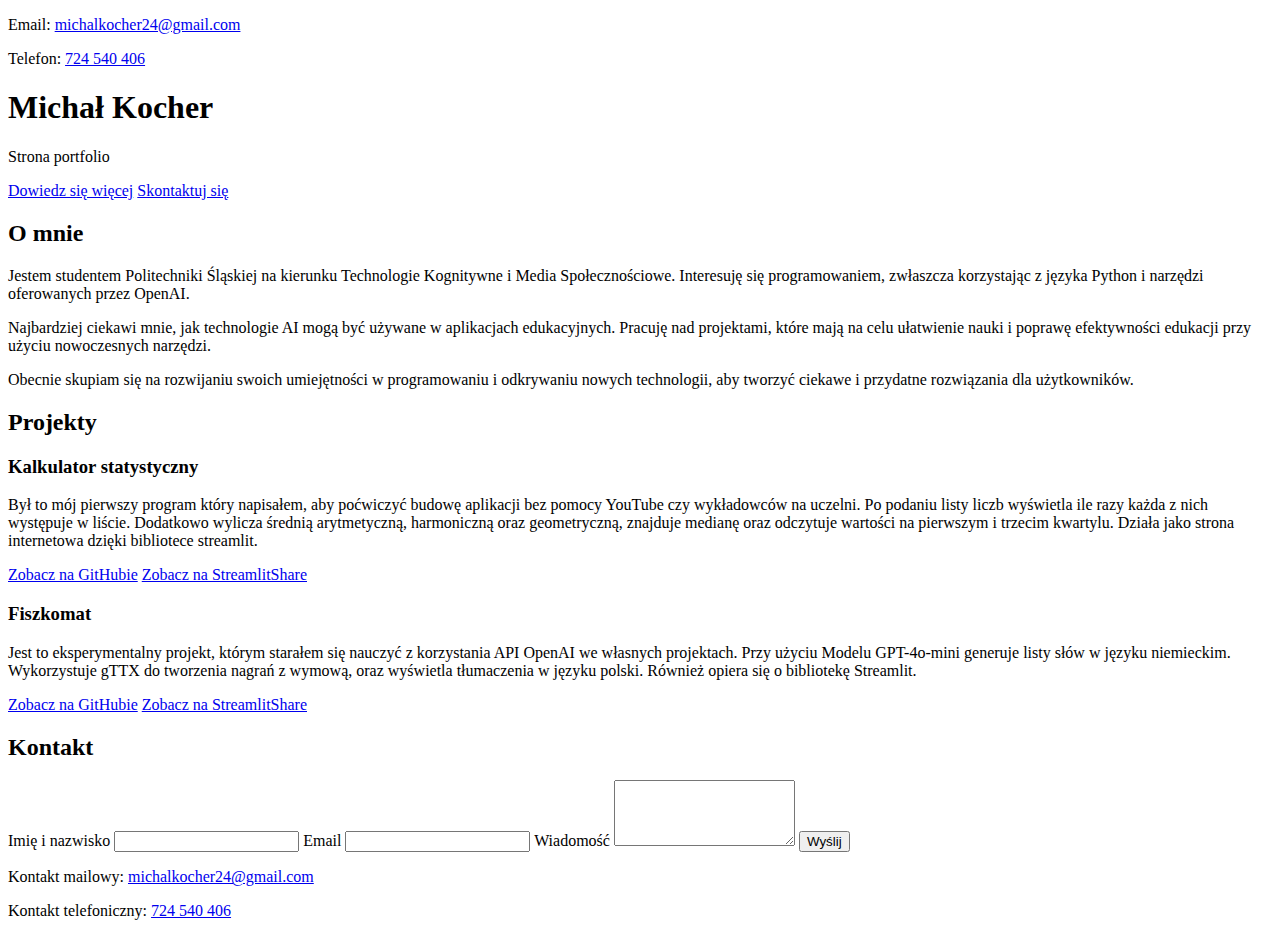
==== index.html @ f9ebe46c "Create index.html" ====
<!DOCTYPE html>
<html lang="pl">
<head>
    <meta charset="UTF-8">
    <meta name="viewport" content="width=device-width, initial-scale=1.0">
    <title>Portfolio Michał Kocher</title>
    <link rel="stylesheet" href="https://fonts.googleapis.com/css2?family=Montserrat:wght@600&family=Open+Sans:wght@400;700&display=swap">
    <link rel="stylesheet" href="styles.css">
</head>
<body>

<header>
    <div class="contact-info">
        <p>Email: <a href="mailto:michalkocher24@gmail.com">michalkocher24@gmail.com</a></p>
        <p>Telefon: <a href="tel:+48724540406">724 540 406</a></p>
    </div>
    <div class="header-content">
        <h1>Michał Kocher</h1>
        <p>Strona portfolio</p>
        <div class="cta-buttons">
            <a href="#about">Dowiedz się więcej</a>
            <a href="#contact">Skontaktuj się</a>
        </div>
    </div>
</header>

<nav>
    <!-- Pasek nawigacyjny bez przycisków -->
</nav>

<main>
    <section id="about">
        <h2>O mnie</h2>
        <p>Jestem studentem Politechniki Śląskiej na kierunku Technologie Kognitywne i Media Społecznościowe. Interesuję się programowaniem, zwłaszcza korzystając z języka Python i narzędzi oferowanych przez OpenAI.</p>
        <p>Najbardziej ciekawi mnie, jak technologie AI mogą być używane w aplikacjach edukacyjnych. Pracuję nad projektami, które mają na celu ułatwienie nauki i poprawę efektywności edukacji przy użyciu nowoczesnych narzędzi.</p>
        <p>Obecnie skupiam się na rozwijaniu swoich umiejętności w programowaniu i odkrywaniu nowych technologii, aby tworzyć ciekawe i przydatne rozwiązania dla użytkowników.</p>
    </section>

    <section id="projects">
        <h2>Projekty</h2>
        <div class="project">
            <h3>Kalkulator statystyczny</h3>
            <p>Był to mój pierwszy program który napisałem, aby poćwiczyć budowę aplikacji bez pomocy YouTube czy wykładowców na uczelni. Po podaniu listy liczb wyświetla ile razy każda z nich występuje w liście. Dodatkowo wylicza średnią arytmetyczną, harmoniczną oraz geometryczną, znajduje medianę oraz odczytuje wartości na pierwszym i trzecim kwartylu. Działa jako strona internetowa dzięki bibliotece streamlit.</p>
            <a href="https://github.com/Mikele-Kochas/Kalkukator_Statystyczny" target="_blank">Zobacz na GitHubie</a>
            <a href="https://kalkukatorstatystyczny-gbed8yqy465ae4vis2zy5d.streamlit.app/" target="_blank">Zobacz na StreamlitShare</a>
        </div>
        <div class="project">
            <h3>Fiszkomat</h3>
            <p>Jest to eksperymentalny projekt, którym starałem się nauczyć z korzystania API OpenAI we własnych projektach. Przy użyciu Modelu GPT-4o-mini generuje listy słów w języku niemieckim. Wykorzystuje gTTX do tworzenia nagrań z wymową, oraz wyświetla tłumaczenia w języku polski. Również opiera się o bibliotekę Streamlit.</p>
            <a href="https://github.com/Mikele-Kochas/Fiszkomat" target="_blank">Zobacz na GitHubie</a>
            <a href="https://fiszkomat-lnyyaeaq3bjjzyj76srd8x.streamlit.app/" target="_blank">Zobacz na StreamlitShare</a>
        </div>
    </section>

    <section id="contact">
        <h2>Kontakt</h2>
        <form action="https://formspree.io/f/mwpeorde" method="POST">
            <label for="name">Imię i nazwisko</label>
            <input type="text" id="name" name="name" required>
            <label for="email">Email</label>
            <input type="email" id="email" name="email" required>
            <label for="message">Wiadomość</label>
            <textarea id="message" name="message" rows="4" required></textarea>
            <input type="submit" value="Wyślij">
        </form>
    </section>
</main>

<footer>
    <div class="footer-content">
        <p>Kontakt mailowy: <a href="mailto:michalkocher24@gmail.com">michalkocher24@gmail.com</a></p>
        <p>Kontakt telefoniczny: <a href="tel:+48724540406">724 540 406</a></p>
    </div>
</footer>

</body>
</html>
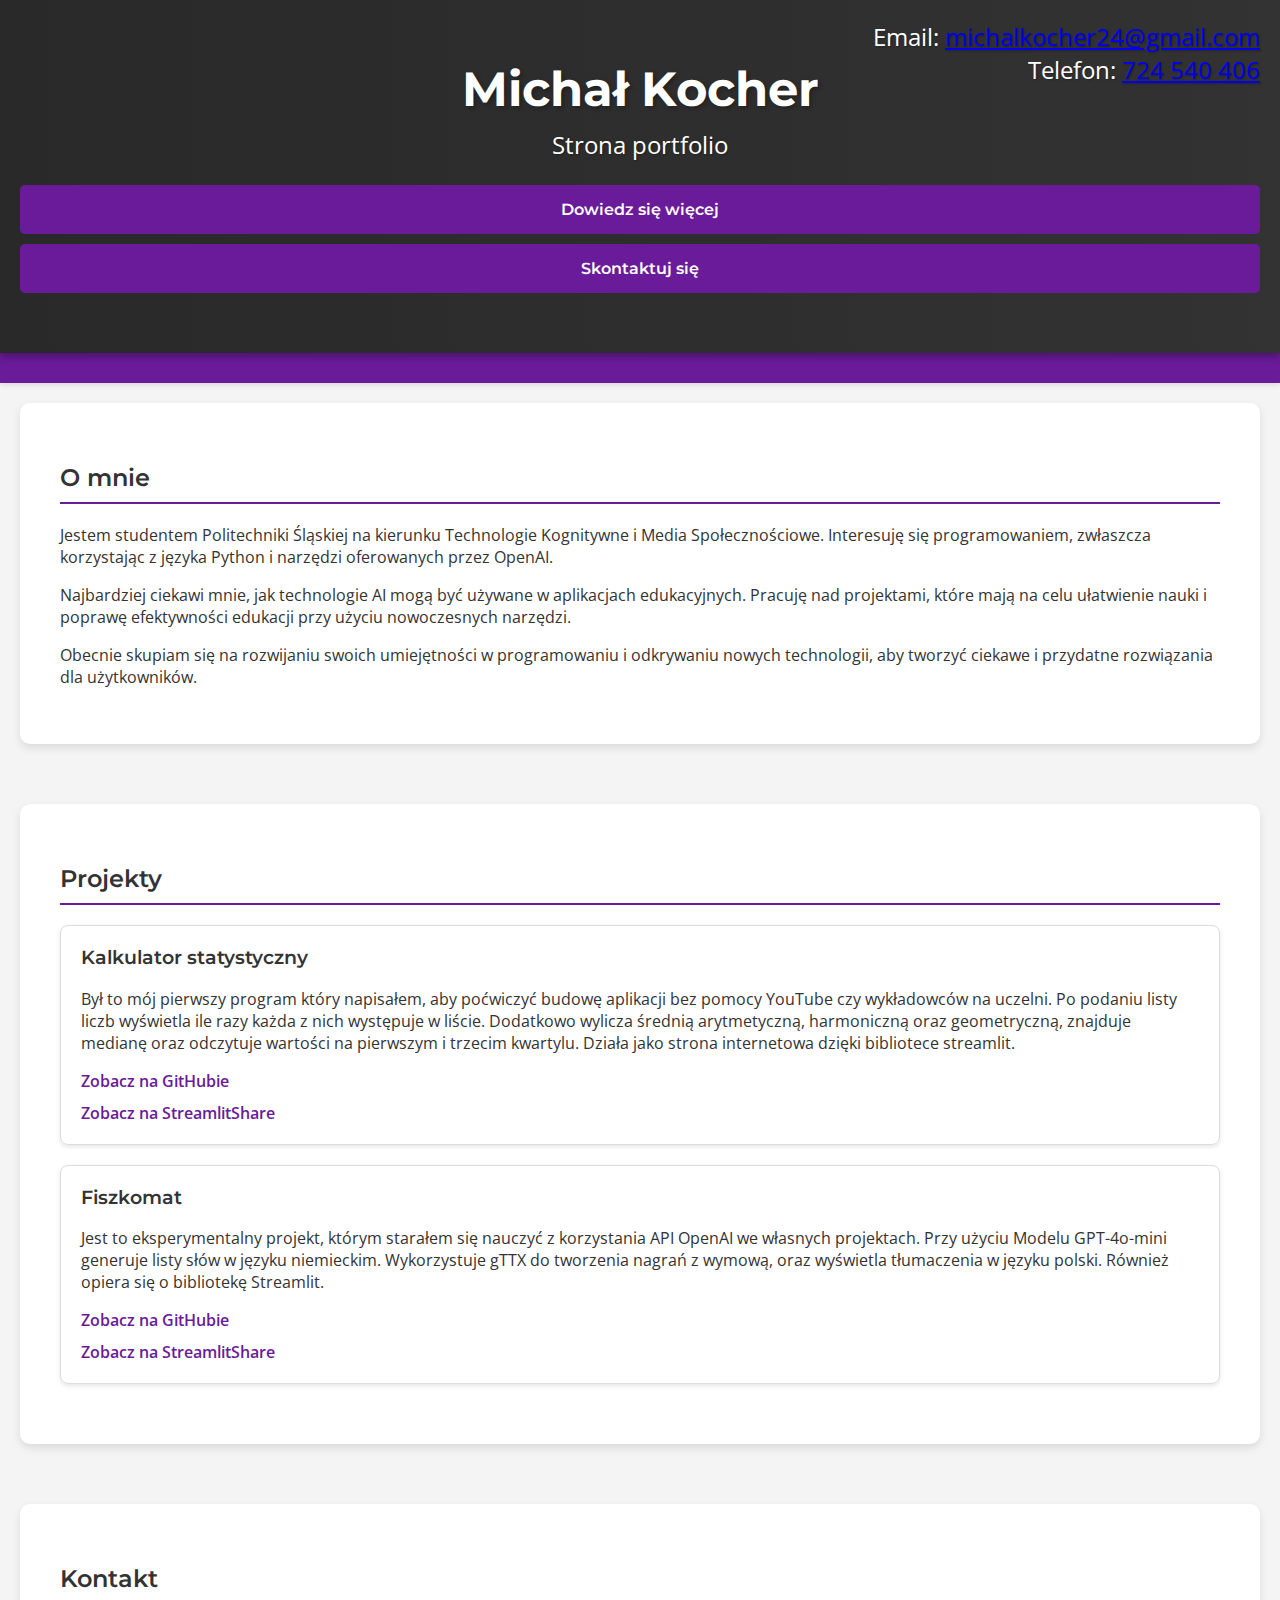
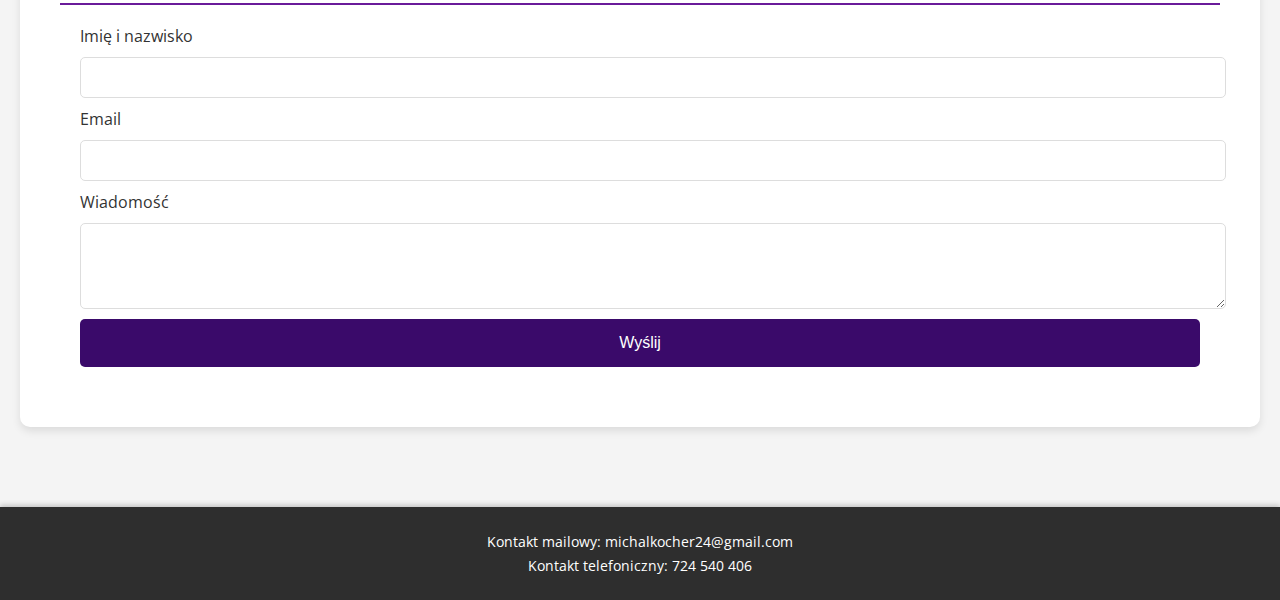
==== commit 9380dfee: "Update index.html" ====
--- a/index.html
+++ b/index.html
@@ -10,16 +10,18 @@
 <body>
 
 <header>
-    <div class="contact-info">
-        <p>Email: <a href="mailto:michalkocher24@gmail.com">michalkocher24@gmail.com</a></p>
-        <p>Telefon: <a href="tel:+48724540406">724 540 406</a></p>
-    </div>
-    <div class="header-content">
-        <h1>Michał Kocher</h1>
-        <p>Strona portfolio</p>
-        <div class="cta-buttons">
-            <a href="#about">Dowiedz się więcej</a>
-            <a href="#contact">Skontaktuj się</a>
+    <div class="header-container">
+        <div class="contact-info">
+            <p>Email: <a href="mailto:michalkocher24@gmail.com">michalkocher24@gmail.com</a></p>
+            <p>Telefon: <a href="tel:+48724540406">724 540 406</a></p>
+        </div>
+        <div class="header-content">
+            <h1>Michał Kocher</h1>
+            <p>Strona portfolio</p>
+            <div class="cta-buttons">
+                <a href="#about">Dowiedz się więcej</a>
+                <a href="#contact">Skontaktuj się</a>
+            </div>
         </div>
     </div>
 </header>
@@ -67,7 +69,7 @@
 </main>
 
 <footer>
-    <div class="footer-content">
+    <div class="footer-container">
         <p>Kontakt mailowy: <a href="mailto:michalkocher24@gmail.com">michalkocher24@gmail.com</a></p>
         <p>Kontakt telefoniczny: <a href="tel:+48724540406">724 540 406</a></p>
     </div>
--- a/styles.css
+++ b/styles.css
@@ -0,0 +1,258 @@
+body {
+    font-family: 'Open Sans', sans-serif;
+    margin: 0;
+    padding: 0;
+    background: #f4f4f4; /* Jasnoszare tło */
+    color: #333;
+}
+
+header {
+    position: relative;
+    color: #ffffff;
+    padding: 60px 20px;
+    text-align: center;
+    background: linear-gradient(to right, rgba(25, 25, 25, 0.8), rgba(45, 45, 45, 0.8)), url('path-to-your-image.jpg'); /* Bardziej ciemnoszary gradient */
+    background-size: cover;
+    background-attachment: fixed; /* Efekt parallax */
+    background-position: center;
+    box-shadow: 0 4px 8px rgba(0, 0, 0, 0.3);
+    width: 100%;
+    box-sizing: border-box; /* Upewnienie się, że padding i border są uwzględniane w szerokości */
+    margin: 0 auto;
+}
+
+header::before {
+    content: "";
+    position: absolute;
+    top: 0;
+    left: 0;
+    width: 100%;
+    height: 100%;
+    background: rgba(0, 0, 0, 0.4); /* Ciemniejszy overlay dla lepszej czytelności tekstu */
+    z-index: 1;
+}
+
+.header-content {
+    position: relative;
+    z-index: 2;
+}
+
+header h1 {
+    font-family: 'Montserrat', sans-serif;
+    font-size: 3em;
+    margin: 0;
+    color: #ffffff; /* Biały kolor tekstu */
+    text-shadow: 2px 2px 4px rgba(0, 0, 0, 0.3);
+}
+
+header p {
+    font-size: 1.5em;
+    margin-top: 10px;
+    color: #ffffff; /* Biały kolor tekstu */
+    text-shadow: 1px 1px 2px rgba(0, 0, 0, 0.3);
+}
+
+.cta-buttons {
+    display: flex;
+    justify-content: center;
+    flex-wrap: wrap;
+    gap: 10px; /* Dodaj przerwę między przyciskami */
+}
+
+.cta-buttons a {
+    background-color: #6a1b9a; /* Jaśniejszy fiolet */
+    color: #ffffff;
+    text-decoration: none;
+    padding: 15px 25px;
+    border-radius: 5px;
+    font-family: 'Montserrat', sans-serif;
+    font-weight: 600;
+    transition: background-color 0.3s, transform 0.3s;
+    text-align: center;
+    flex: 1 1 calc(50% - 20px); /* Ustaw maksymalną szerokość przycisku */
+}
+
+.cta-buttons a:hover {
+    background-color: #ab47bc; /* Magenta z odcieniem różu */
+    transform: scale(1.1);
+}
+
+.contact-info {
+    position: absolute;
+    top: 20px;
+    right: 20px;
+    color: #ffffff;
+    z-index: 2;
+    text-align: right;
+}
+
+.contact-info p {
+    margin: 0;
+}
+
+nav {
+    background-color: #6a1b9a; /* Jaśniejszy fiolet */
+    padding: 15px 0;
+    box-shadow: 0 2px 5px rgba(0, 0, 0, 0.1);
+}
+
+nav a {
+    color: #ffffff;
+    padding: 15px 20px;
+    text-decoration: none;
+    font-family: 'Montserrat', sans-serif;
+    font-weight: 600;
+    transition: background-color 0.3s, transform 0.3s;
+    display: inline-block;
+}
+
+nav a:hover {
+    background-color: #ab47bc; /* Magenta z odcieniem różu */
+    transform: scale(1.1);
+}
+
+main {
+    padding: 20px;
+}
+
+section {
+    margin-bottom: 60px;
+    padding: 40px;
+    background: #ffffff;
+    border-radius: 10px;
+    box-shadow: 0 4px 8px rgba(0, 0, 0, 0.1);
+}
+
+section h2 {
+    font-family: 'Montserrat', sans-serif;
+    font-weight: 600;
+    border-bottom: 2px solid #6a1b9a; /* Linia pod nagłówkiem */
+    padding-bottom: 10px;
+    margin-bottom: 20px;
+}
+
+.project {
+    border: 1px solid #ddd;
+    border-radius: 8px;
+    padding: 20px;
+    margin-bottom: 20px;
+    box-shadow: 0 2px 4px rgba(0, 0, 0, 0.1);
+    transition: transform 0.3s, box-shadow 0.3s;
+}
+
+.project:hover {
+    transform: translateY(-5px);
+    box-shadow: 0 6px 12px rgba(0, 0, 0, 0.2);
+}
+
+.project h3 {
+    margin-top: 0;
+    font-family: 'Montserrat', sans-serif;
+    font-weight: 600;
+}
+
+.project a {
+    display: block;
+    margin-top: 10px;
+    color: #6a1b9a;
+    text-decoration: none;
+    font-weight: 600;
+}
+
+.project a:hover {
+    color: #ab47bc;
+}
+
+form {
+    max-width: 100%;
+    margin: 20px auto;
+    padding: 0 20px;
+}
+
+label, input, textarea {
+    display: block;
+    width: 100%;
+    margin-bottom: 10px;
+}
+
+input, textarea {
+    padding: 12px;
+    border: 1px solid #ddd;
+    border-radius: 5px;
+}
+
+input[type="submit"] {
+    background-color: #3a0a6a; /* Ciemniejszy fiolet */
+    color: #ffffff;
+    border: none;
+    cursor: pointer;
+    font-size: 16px;
+    padding: 15px;
+    transition: background-color 0.3s;
+}
+
+input[type="submit"]:hover {
+    background-color: #6a1b9a; /* Jaśniejszy fiolet */
+}
+
+footer {
+    background-color: #2e2e2e; /* Ciemnoszary */
+    color: #ffffff;
+    text-align: center;
+    padding: 20px 0;
+    box-shadow: 0 -2px 5px rgba(0, 0, 0, 0.2);
+}
+
+.footer-content {
+    max-width: 1200px;
+    margin: 0 auto;
+    padding: 0 20px;
+}
+
+footer p {
+    margin: 5px 0;
+    font-size: 14px;
+}
+
+footer a {
+    color: #ffffff;
+    text-decoration: none;
+}
+
+footer a:hover {
+    text-decoration: underline;
+}
+
+@media (max-width: 768px) {
+    .cta-buttons {
+        flex-direction: column;
+        align-items: center;
+    }
+
+    .cta-buttons a {
+        width: 100%;
+        max-width: none; /* Usunięcie maksymalnej szerokości przycisku */
+        margin: 5px 0; /* Zmniejszenie marginesu */
+    }
+
+    .contact-info {
+        position: static;
+        text-align: center;
+        margin-top: 20px;
+    }
+
+    nav {
+        display: flex;
+        flex-direction: column;
+        align-items: center;
+    }
+
+    nav a {
+        padding: 10px;
+    }
+
+    section {
+        padding: 20px;
+        margin-bottom: 40px;
+    }
+}
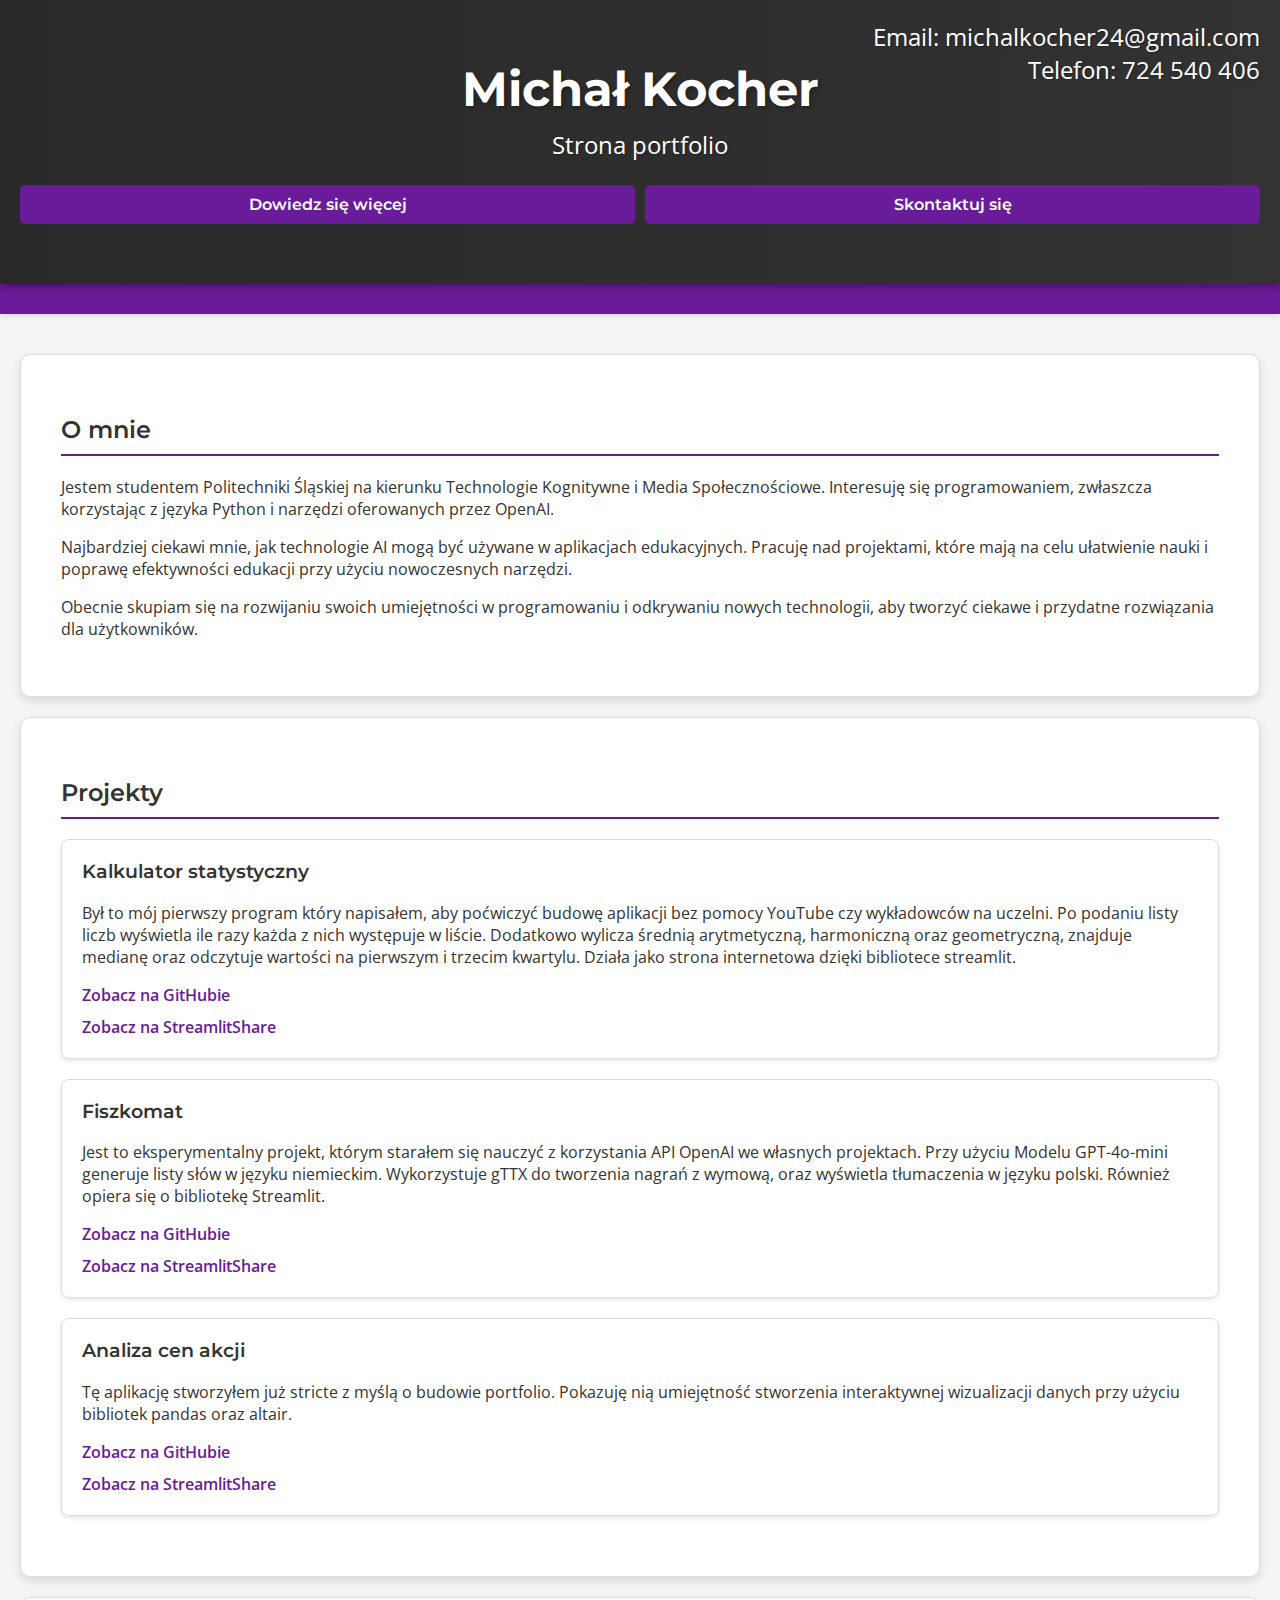
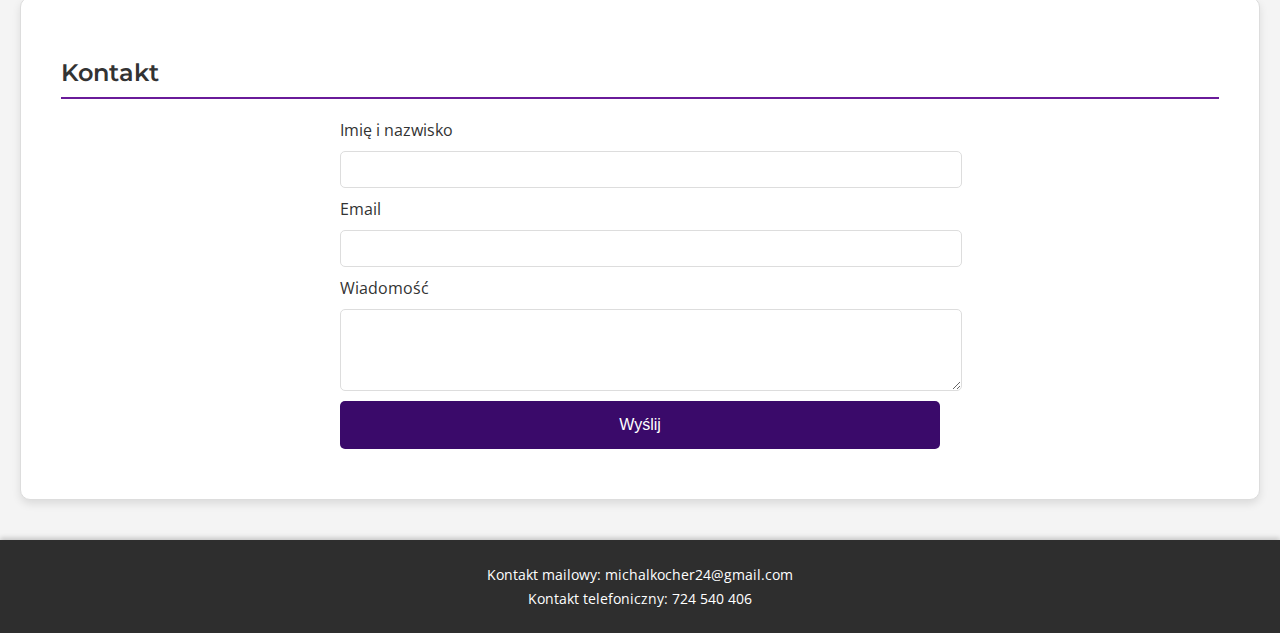
==== commit a659b3a4: "Update index.html" ====
--- a/index.html
+++ b/index.html
@@ -52,6 +52,12 @@
             <a href="https://github.com/Mikele-Kochas/Fiszkomat" target="_blank">Zobacz na GitHubie</a>
             <a href="https://fiszkomat-lnyyaeaq3bjjzyj76srd8x.streamlit.app/" target="_blank">Zobacz na StreamlitShare</a>
         </div>
+        <div class="project">
+            <h3>Analiza cen akcji</h3>
+            <p>Tę aplikację stworzyłem już stricte z myślą o budowie portfolio. Pokazuję nią umiejętność stworzenia interaktywnej wizualizacji danych przy użyciu bibliotek pandas oraz altair.</p>
+            <a href="https://github.com/Mikele-Kochas/Analiza-cen-akcji" target="_blank">Zobacz na GitHubie</a>
+            <a href="https://wizualizacja-cen-akcji.streamlit.app/" target="_blank">Zobacz na StreamlitShare</a>
+        </div>
     </section>
 
     <section id="contact">
--- a/styles.css
+++ b/styles.css
@@ -2,7 +2,7 @@
     font-family: 'Open Sans', sans-serif;
     margin: 0;
     padding: 0;
-    background: #f4f4f4; /* Jasnoszare tło */
+    background: #f4f4f4;
     color: #333;
 }
 
@@ -11,14 +11,11 @@
     color: #ffffff;
     padding: 60px 20px;
     text-align: center;
-    background: linear-gradient(to right, rgba(25, 25, 25, 0.8), rgba(45, 45, 45, 0.8)), url('path-to-your-image.jpg'); /* Bardziej ciemnoszary gradient */
+    background: linear-gradient(to right, rgba(25, 25, 25, 0.8), rgba(45, 45, 45, 0.8)), url('path-to-your-image.jpg');
     background-size: cover;
-    background-attachment: fixed; /* Efekt parallax */
+    background-attachment: fixed;
     background-position: center;
     box-shadow: 0 4px 8px rgba(0, 0, 0, 0.3);
-    width: 100%;
-    box-sizing: border-box; /* Upewnienie się, że padding i border są uwzględniane w szerokości */
-    margin: 0 auto;
 }
 
 header::before {
@@ -28,7 +25,7 @@
     left: 0;
     width: 100%;
     height: 100%;
-    background: rgba(0, 0, 0, 0.4); /* Ciemniejszy overlay dla lepszej czytelności tekstu */
+    background: rgba(0, 0, 0, 0.4);
     z-index: 1;
 }
 
@@ -41,39 +38,39 @@
     font-family: 'Montserrat', sans-serif;
     font-size: 3em;
     margin: 0;
-    color: #ffffff; /* Biały kolor tekstu */
+    color: #ffffff;
     text-shadow: 2px 2px 4px rgba(0, 0, 0, 0.3);
 }
 
 header p {
     font-size: 1.5em;
     margin-top: 10px;
-    color: #ffffff; /* Biały kolor tekstu */
+    color: #ffffff;
     text-shadow: 1px 1px 2px rgba(0, 0, 0, 0.3);
 }
 
 .cta-buttons {
-    display: flex;
-    justify-content: center;
-    flex-wrap: wrap;
-    gap: 10px; /* Dodaj przerwę między przyciskami */
+    margin-top: 20px;
+    display: flex; /* Użycie Flexbox */
+    justify-content: center; /* Wyśrodkowanie przycisków */
+    gap: 10px; /* Odstęp między przyciskami */
 }
 
 .cta-buttons a {
-    background-color: #6a1b9a; /* Jaśniejszy fiolet */
-    color: #ffffff;
-    text-decoration: none;
-    padding: 15px 25px;
+    background-color: #6a1b9a;
+    color: #ffffff;
+    text-decoration: none;
+    padding: 10px 20px;
     border-radius: 5px;
     font-family: 'Montserrat', sans-serif;
     font-weight: 600;
     transition: background-color 0.3s, transform 0.3s;
-    text-align: center;
-    flex: 1 1 calc(50% - 20px); /* Ustaw maksymalną szerokość przycisku */
+    display: inline-block;
+    flex: 1; /* Wypełnienie dostępnej przestrzeni */
 }
 
 .cta-buttons a:hover {
-    background-color: #ab47bc; /* Magenta z odcieniem różu */
+    background-color: #ab47bc;
     transform: scale(1.1);
 }
 
@@ -90,8 +87,17 @@
     margin: 0;
 }
 
+.contact-info a {
+    color: #ffffff;
+    text-decoration: none;
+}
+
+.contact-info a:hover {
+    text-decoration: underline;
+}
+
 nav {
-    background-color: #6a1b9a; /* Jaśniejszy fiolet */
+    background-color: #6a1b9a;
     padding: 15px 0;
     box-shadow: 0 2px 5px rgba(0, 0, 0, 0.1);
 }
@@ -107,7 +113,7 @@
 }
 
 nav a:hover {
-    background-color: #ab47bc; /* Magenta z odcieniem różu */
+    background-color: #ab47bc;
     transform: scale(1.1);
 }
 
@@ -116,17 +122,18 @@
 }
 
 section {
-    margin-bottom: 60px;
+    margin: 20px 0;
     padding: 40px;
     background: #ffffff;
     border-radius: 10px;
     box-shadow: 0 4px 8px rgba(0, 0, 0, 0.1);
+    border: 1px solid #ddd;
 }
 
 section h2 {
     font-family: 'Montserrat', sans-serif;
     font-weight: 600;
-    border-bottom: 2px solid #6a1b9a; /* Linia pod nagłówkiem */
+    border-bottom: 2px solid #6a1b9a;
     padding-bottom: 10px;
     margin-bottom: 20px;
 }
@@ -164,9 +171,8 @@
 }
 
 form {
-    max-width: 100%;
-    margin: 20px auto;
-    padding: 0 20px;
+    max-width: 600px;
+    margin: auto;
 }
 
 label, input, textarea {
@@ -176,13 +182,13 @@
 }
 
 input, textarea {
-    padding: 12px;
+    padding: 10px;
     border: 1px solid #ddd;
     border-radius: 5px;
 }
 
 input[type="submit"] {
-    background-color: #3a0a6a; /* Ciemniejszy fiolet */
+    background-color: #3a0a6a;
     color: #ffffff;
     border: none;
     cursor: pointer;
@@ -192,11 +198,11 @@
 }
 
 input[type="submit"]:hover {
-    background-color: #6a1b9a; /* Jaśniejszy fiolet */
+    background-color: #6a1b9a;
 }
 
 footer {
-    background-color: #2e2e2e; /* Ciemnoszary */
+    background-color: #2e2e2e;
     color: #ffffff;
     text-align: center;
     padding: 20px 0;
@@ -223,18 +229,19 @@
     text-decoration: underline;
 }
 
+/* Media Queries for Responsive Design */
 @media (max-width: 768px) {
     .cta-buttons {
-        flex-direction: column;
-        align-items: center;
-    }
-
+        flex-direction: column; /* Przycisk jeden pod drugim */
+        align-items: center; /* Wyśrodkowanie przycisków */
+    }
+    
     .cta-buttons a {
-        width: 100%;
-        max-width: none; /* Usunięcie maksymalnej szerokości przycisku */
-        margin: 5px 0; /* Zmniejszenie marginesu */
-    }
-
+        padding: 8px 16px;
+        font-size: 14px;
+        margin-bottom: 10px; /* Odstęp między przyciskami */
+    }
+    
     .contact-info {
         position: static;
         text-align: center;
@@ -246,7 +253,7 @@
         flex-direction: column;
         align-items: center;
     }
-
+    
     nav a {
         padding: 10px;
     }
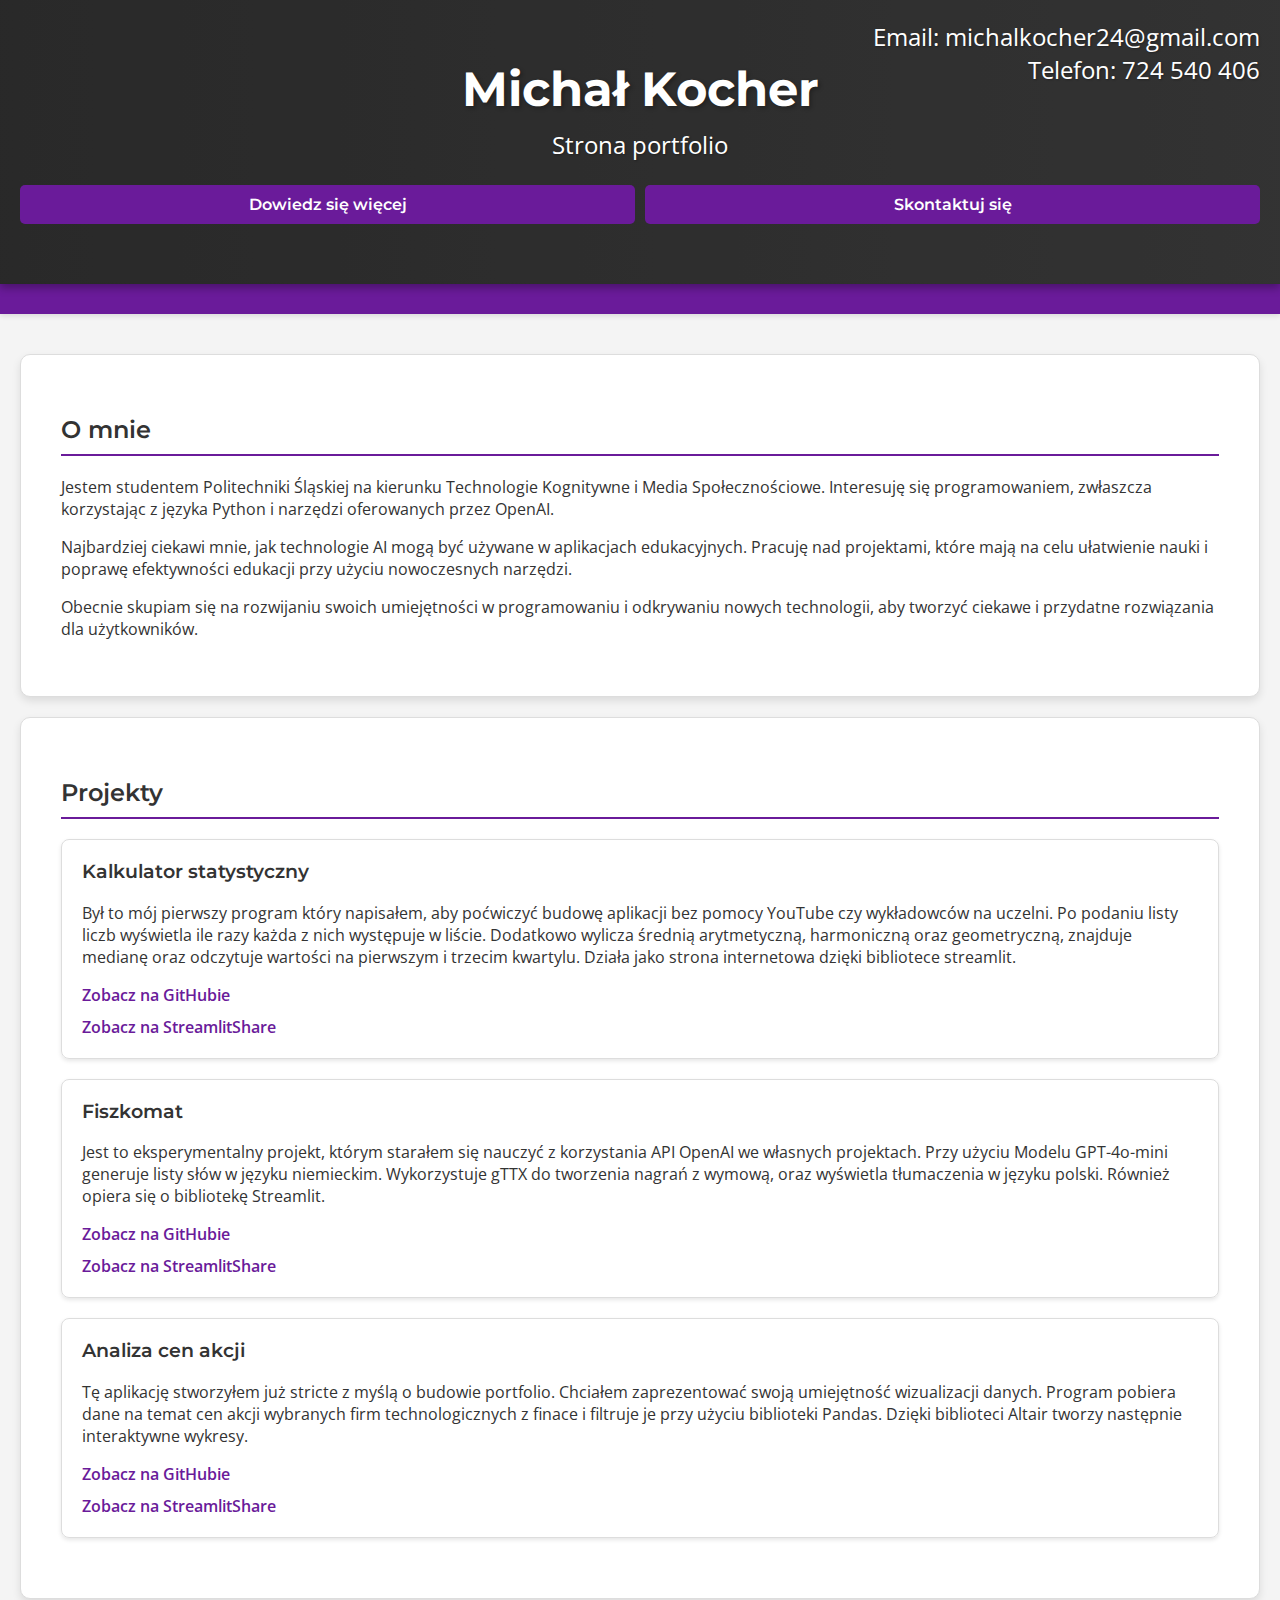
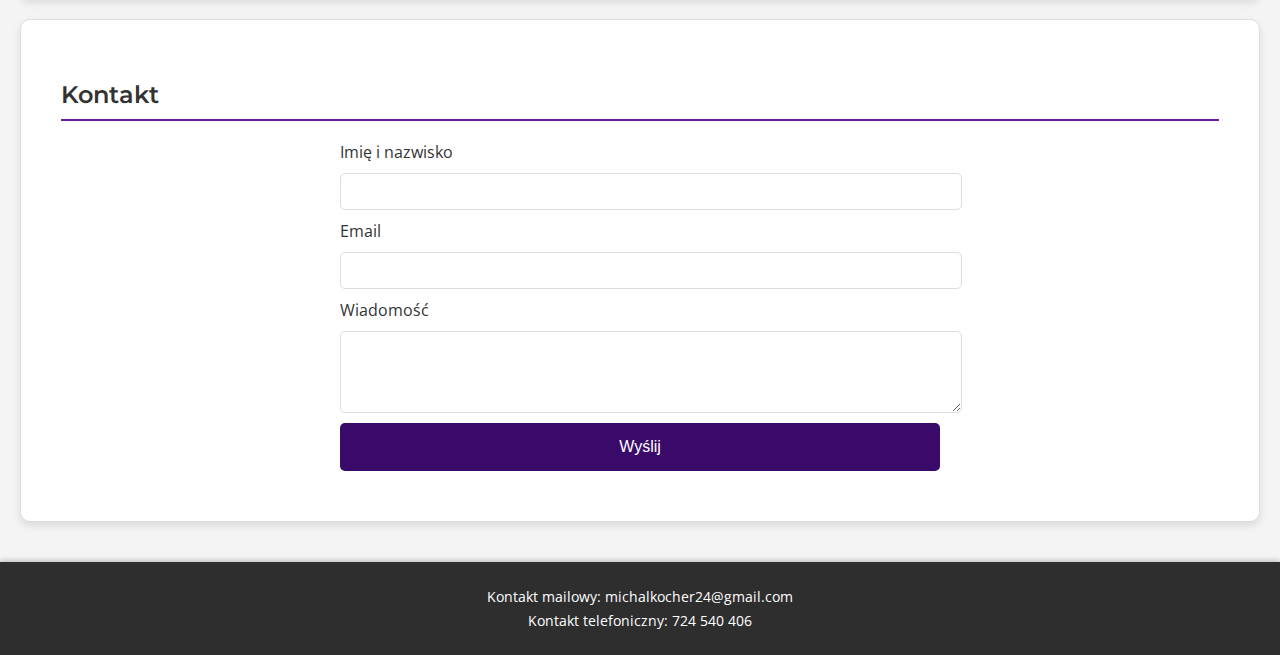
==== commit 05967d8e: "Update index.html" ====
--- a/index.html
+++ b/index.html
@@ -54,7 +54,7 @@
         </div>
         <div class="project">
             <h3>Analiza cen akcji</h3>
-            <p>Tę aplikację stworzyłem już stricte z myślą o budowie portfolio. Pokazuję nią umiejętność stworzenia interaktywnej wizualizacji danych przy użyciu bibliotek pandas oraz altair.</p>
+            <p>Tę aplikację stworzyłem już stricte z myślą o budowie portfolio. Chciałem zaprezentować swoją umiejętność wizualizacji danych. Program pobiera dane na temat cen akcji wybranych firm technologicznych z finace i filtruje je przy użyciu biblioteki Pandas. Dzięki biblioteci Altair tworzy następnie interaktywne wykresy. </p>
             <a href="https://github.com/Mikele-Kochas/Analiza-cen-akcji" target="_blank">Zobacz na GitHubie</a>
             <a href="https://wizualizacja-cen-akcji.streamlit.app/" target="_blank">Zobacz na StreamlitShare</a>
         </div>
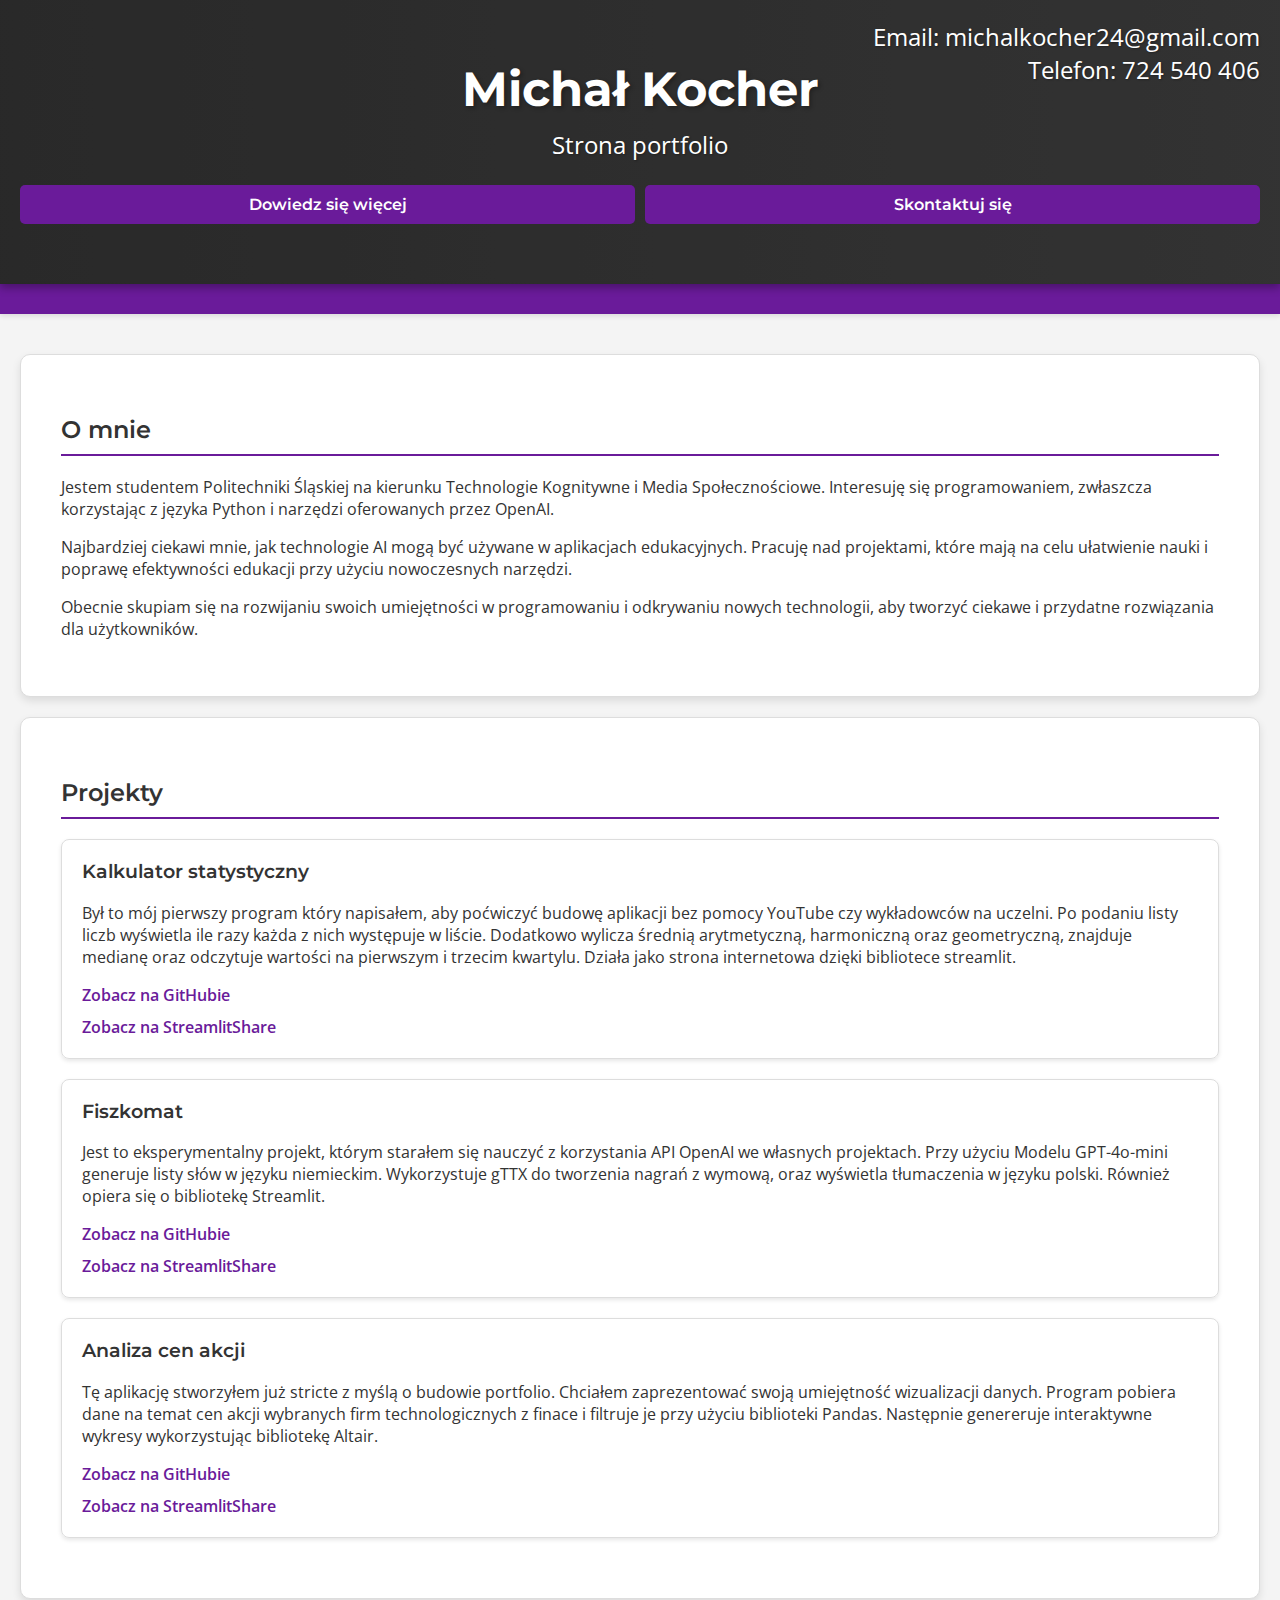
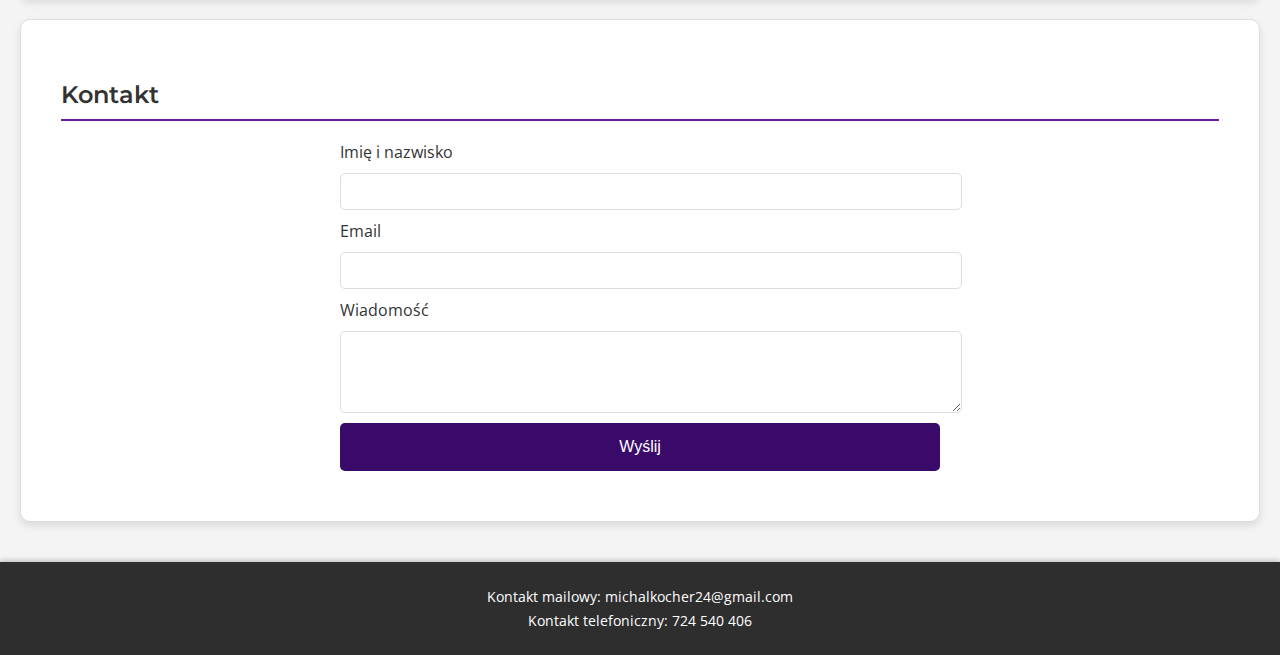
==== commit 23378f25: "Update index.html" ====
--- a/index.html
+++ b/index.html
@@ -54,7 +54,7 @@
         </div>
         <div class="project">
             <h3>Analiza cen akcji</h3>
-            <p>Tę aplikację stworzyłem już stricte z myślą o budowie portfolio. Chciałem zaprezentować swoją umiejętność wizualizacji danych. Program pobiera dane na temat cen akcji wybranych firm technologicznych z finace i filtruje je przy użyciu biblioteki Pandas. Dzięki biblioteci Altair tworzy następnie interaktywne wykresy. </p>
+            <p>Tę aplikację stworzyłem już stricte z myślą o budowie portfolio. Chciałem zaprezentować swoją umiejętność wizualizacji danych. Program pobiera dane na temat cen akcji wybranych firm technologicznych z finace i filtruje je przy użyciu biblioteki Pandas. Następnie genereruje interaktywne wykresy wykorzystując bibliotekę Altair. </p>
             <a href="https://github.com/Mikele-Kochas/Analiza-cen-akcji" target="_blank">Zobacz na GitHubie</a>
             <a href="https://wizualizacja-cen-akcji.streamlit.app/" target="_blank">Zobacz na StreamlitShare</a>
         </div>
